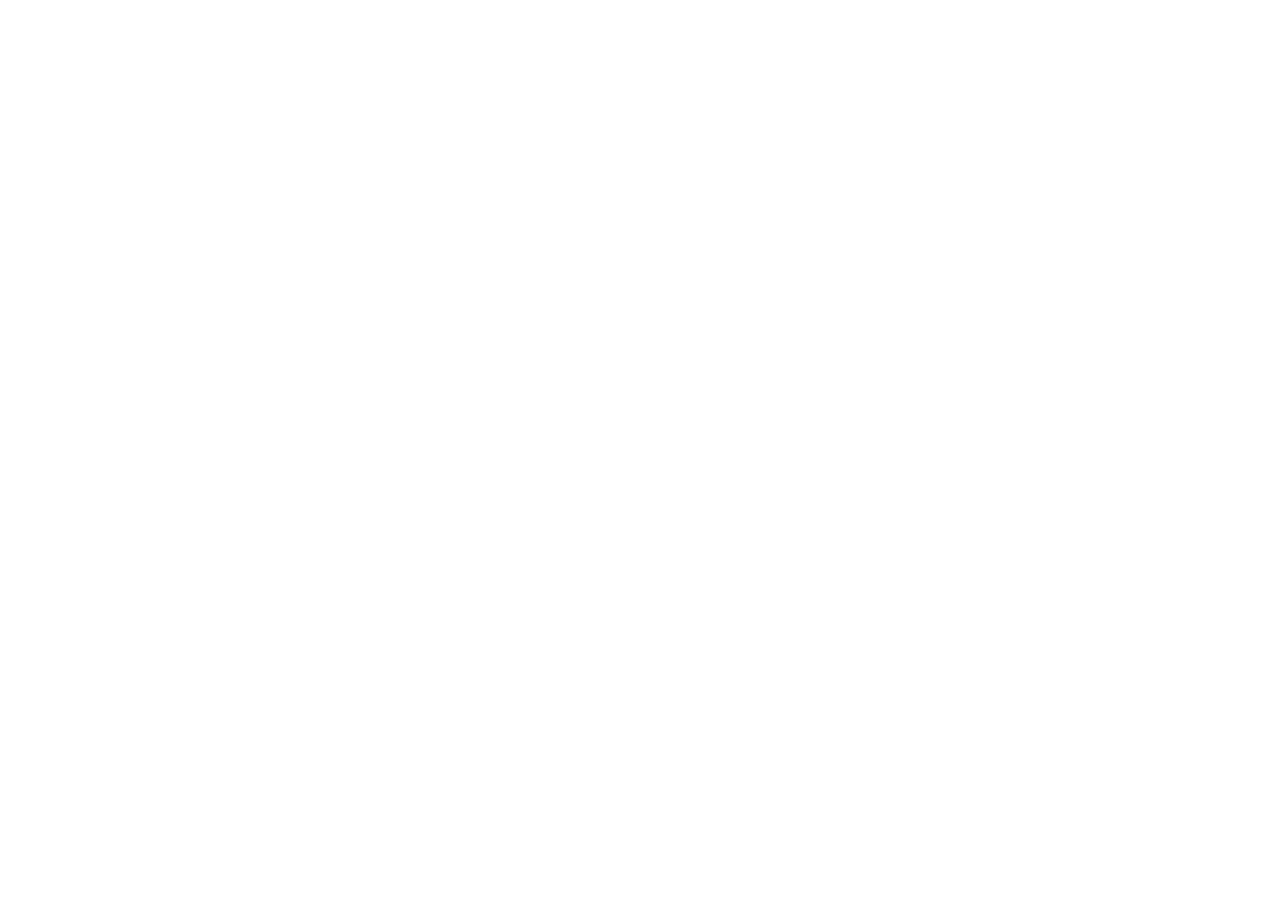
==== index.html @ 1080fadf "feat: initialize Crime City ZX81 web dashboard Set up the React/Vite development environment with Ta" ====
<!doctype html>
<html lang="en" class="dark">
  <head>
    <meta charset="UTF-8" />
    <meta name="viewport" content="width=device-width, initial-scale=1.0" />
    <title>Crime City ZX81 — Sinclair 16K Browser Emulator & GitHub Pages Kit</title>
    <meta name="description" content="A Sinclair ZX81 (16K) demake homage to GTA6 running in a browser emulator with a GitHub Pages deployment and shared high-score bundle generator." />
    <meta property="og:title" content="Crime City ZX81 — Sinclair 16K Browser Emulator & GitHub Pages Kit" />
    <meta property="og:description" content="A Sinclair ZX81 (16K) demake homage to GTA6 running in a browser emulator with a GitHub Pages deployment and shared high-score bundle generator." />
    <meta property="og:type" content="website" />
    <meta name="twitter:card" content="summary_large_image" />
    <link rel="preconnect" href="https://fonts.googleapis.com">
    <link rel="preconnect" href="https://fonts.gstatic.com" crossorigin>
    <link href="https://fonts.googleapis.com/css2?family=IBM+Plex+Mono:wght@400;600;700&family=Outfit:wght@600;700&family=Plus+Jakarta+Sans:wght@400;500;600;700&display=swap" rel="stylesheet">
  </head>
  <body class="bg-zinc-950 text-zinc-100 antialiased selection:bg-red-600 selection:text-white">
    <div id="root"></div>
    <script type="module" src="/src/main.tsx"></script>
  </body>
</html>
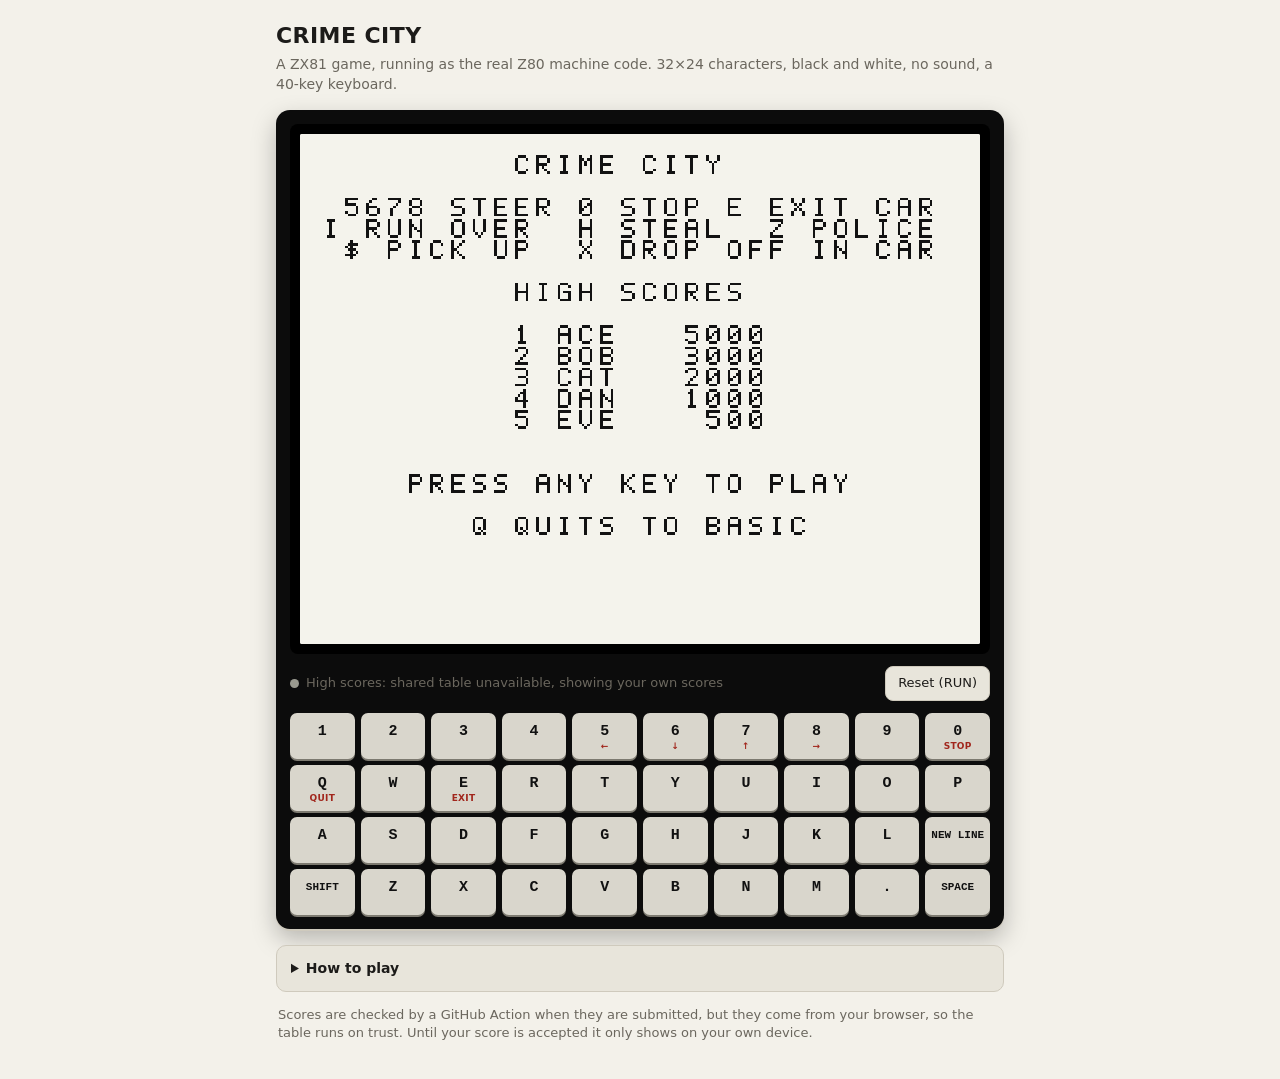
==== commit 0f3987c5: "Add files via upload" ====
--- a/index.html
+++ b/index.html
@@ -1,21 +1,590 @@
-<!doctype html>
-<html lang="en" class="dark">
-  <head>
-    <meta charset="UTF-8" />
-    <meta name="viewport" content="width=device-width, initial-scale=1.0" />
-    <title>Crime City ZX81 — Sinclair 16K Browser Emulator & GitHub Pages Kit</title>
-    <meta name="description" content="A Sinclair ZX81 (16K) demake homage to GTA6 running in a browser emulator with a GitHub Pages deployment and shared high-score bundle generator." />
-    <meta property="og:title" content="Crime City ZX81 — Sinclair 16K Browser Emulator & GitHub Pages Kit" />
-    <meta property="og:description" content="A Sinclair ZX81 (16K) demake homage to GTA6 running in a browser emulator with a GitHub Pages deployment and shared high-score bundle generator." />
-    <meta property="og:type" content="website" />
-    <meta name="twitter:card" content="summary_large_image" />
-    <link rel="preconnect" href="https://fonts.googleapis.com">
-    <link rel="preconnect" href="https://fonts.gstatic.com" crossorigin>
-    <link href="https://fonts.googleapis.com/css2?family=IBM+Plex+Mono:wght@400;600;700&family=Outfit:wght@600;700&family=Plus+Jakarta+Sans:wght@400;500;600;700&display=swap" rel="stylesheet">
-  </head>
-  <body class="bg-zinc-950 text-zinc-100 antialiased selection:bg-red-600 selection:text-white">
-    <div id="root"></div>
-    <script type="module" src="/src/main.tsx"></script>
-  </body>
+<!DOCTYPE html>
+<html lang="en">
+<head>
+<meta charset="utf-8">
+<meta name="viewport" content="width=device-width, initial-scale=1, viewport-fit=cover">
+<title>CRIME CITY for the ZX81</title>
+<style>
+:root{
+  --bg:#f3f1ea; --fg:#1c1b19; --muted:#6b675e; --panel:#e8e5db; --line:#cfcabd; --accent:#b3261e;
+  box-sizing:border-box; padding-top:env(safe-area-inset-top,0px); padding-bottom:env(safe-area-inset-bottom,0px);
+}
+@media (prefers-color-scheme: dark){
+  :root:not([data-theme="light"]){ --bg:#151513; --fg:#ece9df; --muted:#a09b8e; --panel:#21201d; --line:#3a382f; --accent:#ff7b6e; }
+}
+:root[data-theme="dark"]{ --bg:#151513; --fg:#ece9df; --muted:#a09b8e; --panel:#21201d; --line:#3a382f; --accent:#ff7b6e; }
+html{ scroll-padding-top:env(safe-area-inset-top,0px); }
+*,*::before,*::after{ box-sizing:inherit; }
+body{ margin:0; background:var(--bg); color:var(--fg); font:16px/1.45 system-ui,-apple-system,"Segoe UI",Roboto,sans-serif; }
+main{ max-width:760px; margin:0 auto; padding:20px 16px 36px; }
+h1{ font-size:22px; margin:0 0 2px; letter-spacing:.02em; }
+.sub{ margin:0 0 16px; color:var(--muted); font-size:14px; }
+.case{ background:#0c0c0c; border-radius:14px; padding:14px; box-shadow:0 2px 0 var(--line), 0 10px 24px rgba(0,0,0,.25); }
+.tv{ background:#000; border-radius:8px; padding:10px; }
+canvas{ display:block; width:100%; height:auto; aspect-ratio:4/3; image-rendering:pixelated; image-rendering:crisp-edges; background:#f4f3ec; border-radius:2px; }
+.bar{ display:flex; flex-wrap:wrap; gap:8px 14px; align-items:center; justify-content:space-between; margin:12px 0 0; font-size:13px; color:var(--muted); }
+.src{ display:inline-flex; align-items:center; gap:7px; }
+.dot{ width:9px; height:9px; border-radius:50%; background:#8a8a80; flex:none; }
+.dot.online{ background:#2e9d4f; } .dot.readonly{ background:#d89a1a; } .dot.offline{ background:#9a9a90; }
+button.reset{ font:inherit; font-size:13px; color:var(--fg); background:var(--panel); border:1px solid var(--line); border-radius:8px; padding:7px 12px; cursor:pointer; }
+button.reset:focus-visible, .key:focus-visible{ outline:2px solid var(--accent); outline-offset:2px; }
+.kb{ margin-top:12px; display:grid; gap:6px; user-select:none; -webkit-user-select:none; touch-action:none; }
+.row{ display:grid; grid-template-columns:repeat(10,1fr); gap:6px; }
+.key{ position:relative; min-height:46px; border:0; border-radius:7px; background:#d9d6cc; color:#111; font:600 15px/1 ui-monospace,Menlo,Consolas,monospace; padding:6px 2px 4px; cursor:pointer; box-shadow:0 2px 0 #7d7a70; touch-action:none; }
+.key.dn{ transform:translateY(2px); box-shadow:none; background:#bdb9ad; }
+.key small{ display:block; margin-top:3px; font:600 9px/1 system-ui,sans-serif; color:#a1261c; letter-spacing:.03em; min-height:9px; }
+.key.wide{ font-size:11px; }
+.help{ margin-top:16px; background:var(--panel); border:1px solid var(--line); border-radius:10px; padding:2px 14px; font-size:14px; }
+.help summary{ cursor:pointer; padding:10px 0; font-weight:600; }
+.help p{ margin:0 0 10px; }
+.submit{ margin-top:12px; background:var(--panel); border:1px solid var(--line); border-radius:10px; padding:12px 14px; font-size:14px; display:flex; flex-wrap:wrap; gap:8px 12px; align-items:center; }
+.submit[hidden]{ display:none; }
+.submit a{ color:#fff; background:var(--accent); text-decoration:none; font-weight:600; padding:8px 12px; border-radius:8px; }
+.submit a[aria-disabled="true"]{ opacity:.5; pointer-events:none; }
+.submit button{ font:inherit; font-size:13px; color:var(--muted); background:none; border:0; text-decoration:underline; cursor:pointer; padding:6px; }
+.note{ margin:14px 2px 0; font-size:13px; color:var(--muted); }
+</style>
+<script src="/_aistudio-iframe.js?v=29045eb3"></script></head>
+<body>
+<main>
+  <h1>CRIME CITY</h1>
+  <p class="sub">A ZX81 game, running as the real Z80 machine code. 32×24 characters, black and white, no sound, a 40-key keyboard.</p>
+  <div class="case">
+    <div class="tv"><canvas id="scr" width="256" height="192" role="img" aria-label="ZX81 screen"></canvas></div>
+    <div class="bar">
+      <span class="src"><i id="dot" class="dot"></i><span id="srcText">High scores: connecting…</span></span>
+      <button class="reset" id="reset" type="button">Reset (RUN)</button>
+    </div>
+    <div class="kb" id="kb" aria-label="ZX81 keyboard"></div>
+  </div>
+  <div class="submit" id="submitBox" hidden>
+    <span id="submitText"></span>
+    <a id="submitLink" href="#" target="_blank" rel="noopener">Submit score on GitHub</a>
+    <button type="button" id="submitDiscard">Discard</button>
+  </div>
+  <details class="help">
+    <summary>How to play</summary>
+    <p>Steer with <b>5 6 7 8</b> (left, down, up, right) or the arrow keys. <b>0</b> stops, <b>E</b> leaves your car. Walk into a traffic car (<b>H</b>) to steal it. Run over pedestrians (<b>I</b>) for cash, but the police (inverse <b>Z</b>) will chase you. On foot, they bust you. In a car, they dent it.</p>
+    <p>Drive to the <b>$</b> to pick up a fare, then to the <b>X</b> before the timer runs out. Three lives. At the title screen press <b>Q</b> to drop back to BASIC.</p>
+    <p>When you beat the fifth score you type three initials with the keyboard. The game then offers a button that opens a ready-filled GitHub issue; press its green submit button (you need a free GitHub account). A minute or two later your score appears on the table everyone sees.</p>
+  </details>
+  <p class="note">Scores are checked by a GitHub Action when they are submitted, but they come from your browser, so the table runs on trust. Until your score is accepted it only shows on your own device.</p>
+</main>
+<script>
+/* Minimal Z80 core: enough for the CRIME CITY ZX81 code (no IX/IY, no interrupts) */
+(function (root) {
+  'use strict';
+  var S = 0x80, Z = 0x40, Y = 0x20, H = 0x10, X = 0x08, PV = 0x04, N = 0x02, C = 0x01;
+  var PAR = new Uint8Array(256);
+  for (var i = 0; i < 256; i++) { var p = 1, v = i; while (v) { p ^= v & 1; v >>= 1; } PAR[i] = p ? PV : 0; }
+
+  function Z80(rd, wr, inp, out) {
+    this.rd = rd; this.wr = wr; this.inp = inp; this.out = out;
+    this.R = new Uint8Array(8); // B C D E H L - A
+    this.f = 0; this.sp = 0; this.pc = 0; this.t = 0;
+  }
+  var P = Z80.prototype;
+  P.HL = function () { return (this.R[4] << 8) | this.R[5]; };
+  P.setHL = function (v) { this.R[4] = (v >> 8) & 255; this.R[5] = v & 255; };
+  P.rp = function (n) {
+    var R = this.R;
+    switch (n) { case 0: return (R[0] << 8) | R[1]; case 1: return (R[2] << 8) | R[3];
+      case 2: return (R[4] << 8) | R[5]; default: return this.sp; }
+  };
+  P.setrp = function (n, v) {
+    var R = this.R; v &= 0xFFFF;
+    switch (n) { case 0: R[0] = v >> 8; R[1] = v & 255; break; case 1: R[2] = v >> 8; R[3] = v & 255; break;
+      case 2: R[4] = v >> 8; R[5] = v & 255; break; default: this.sp = v; }
+  };
+  P.fetch = function () { var v = this.rd(this.pc); this.pc = (this.pc + 1) & 0xFFFF; return v; };
+  P.fetch16 = function () { var l = this.fetch(); return l | (this.fetch() << 8); };
+  P.rd16 = function (a) { return this.rd(a) | (this.rd((a + 1) & 0xFFFF) << 8); };
+  P.wr16 = function (a, v) { this.wr(a, v & 255); this.wr((a + 1) & 0xFFFF, (v >> 8) & 255); };
+  P.push = function (v) { this.sp = (this.sp - 1) & 0xFFFF; this.wr(this.sp, v >> 8); this.sp = (this.sp - 1) & 0xFFFF; this.wr(this.sp, v & 255); };
+  P.pop = function () { var l = this.rd(this.sp); this.sp = (this.sp + 1) & 0xFFFF; var h = this.rd(this.sp); this.sp = (this.sp + 1) & 0xFFFF; return l | (h << 8); };
+  P.get = function (r) { return r === 6 ? this.rd(this.HL()) : this.R[r]; };
+  P.set = function (r, v) { if (r === 6) this.wr(this.HL(), v); else this.R[r] = v; };
+  P.cond = function (c) {
+    var f = this.f;
+    switch (c) { case 0: return !(f & Z); case 1: return !!(f & Z); case 2: return !(f & C); case 3: return !!(f & C);
+      case 4: return !(f & PV); case 5: return !!(f & PV); case 6: return !(f & S); default: return !!(f & S); }
+  };
+  // ---- ALU
+  P.add8 = function (a, b, c) { var r = a + b + c, o = r & 255;
+    this.f = (o & (S | Y | X)) | (o ? 0 : Z) | ((a ^ b ^ r) & H) | (((a ^ r) & (b ^ r) & 0x80) ? PV : 0) | ((r >> 8) & 1); return o; };
+  P.sub8 = function (a, b, c) { var r = a - b - c, o = r & 255;
+    this.f = (o & (S | Y | X)) | (o ? 0 : Z) | ((a ^ b ^ r) & H) | (((a ^ b) & (a ^ r) & 0x80) ? PV : 0) | N | ((r >> 8) & 1); return o; };
+  P.alu = function (op, b) {
+    var a = this.R[7], r;
+    switch (op) {
+      case 0: this.R[7] = this.add8(a, b, 0); break;
+      case 1: this.R[7] = this.add8(a, b, this.f & C); break;
+      case 2: this.R[7] = this.sub8(a, b, 0); break;
+      case 3: this.R[7] = this.sub8(a, b, this.f & C); break;
+      case 4: r = a & b; this.R[7] = r; this.f = (r & (S | Y | X)) | (r ? 0 : Z) | H | PAR[r]; break;
+      case 5: r = a ^ b; this.R[7] = r; this.f = (r & (S | Y | X)) | (r ? 0 : Z) | PAR[r]; break;
+      case 6: r = a | b; this.R[7] = r; this.f = (r & (S | Y | X)) | (r ? 0 : Z) | PAR[r]; break;
+      default: this.sub8(a, b, 0); this.f = (this.f & ~(Y | X)) | (b & (Y | X)); break;
+    }
+  };
+  P.inc8 = function (v) { var r = (v + 1) & 255;
+    this.f = (this.f & C) | (r & (S | Y | X)) | (r ? 0 : Z) | (((v & 15) === 15) ? H : 0) | (v === 0x7F ? PV : 0); return r; };
+  P.dec8 = function (v) { var r = (v - 1) & 255;
+    this.f = (this.f & C) | (r & (S | Y | X)) | (r ? 0 : Z) | (((v & 15) === 0) ? H : 0) | (v === 0x80 ? PV : 0) | N; return r; };
+  P.add16 = function (a, b) { var r = a + b;
+    this.f = (this.f & (S | Z | PV)) | ((r >> 8) & (Y | X)) | (((a ^ b ^ r) >> 8) & H) | ((r >> 16) & 1); return r & 0xFFFF; };
+  P.adc16 = function (a, b) { var c = this.f & C, r = a + b + c, o = r & 0xFFFF;
+    this.f = ((o >> 8) & (S | Y | X)) | (o ? 0 : Z) | (((a ^ b ^ r) >> 8) & H) | ((((a ^ r) & (b ^ r) & 0x8000)) ? PV : 0) | ((r >> 16) & 1); return o; };
+  P.sbc16 = function (a, b) { var c = this.f & C, r = a - b - c, o = r & 0xFFFF;
+    this.f = ((o >> 8) & (S | Y | X)) | (o ? 0 : Z) | (((a ^ b ^ r) >> 8) & H) | ((((a ^ b) & (a ^ r) & 0x8000)) ? PV : 0) | N | ((r >> 16) & 1); return o; };
+  P.rot = function (k, v) {
+    var c, r;
+    switch (k) {
+      case 0: c = v >> 7; r = ((v << 1) | c) & 255; break;           // RLC
+      case 1: c = v & 1; r = (v >> 1) | (c << 7); break;             // RRC
+      case 2: c = v >> 7; r = ((v << 1) | (this.f & C)) & 255; break; // RL
+      case 3: c = v & 1; r = (v >> 1) | ((this.f & C) << 7); break;   // RR
+      case 4: c = v >> 7; r = (v << 1) & 255; break;                 // SLA
+      case 5: c = v & 1; r = (v >> 1) | (v & 0x80); break;           // SRA
+      case 6: c = v >> 7; r = ((v << 1) | 1) & 255; break;           // SLL
+      default: c = v & 1; r = v >> 1; break;                         // SRL
+    }
+    this.f = (r & (S | Y | X)) | (r ? 0 : Z) | PAR[r] | c; return r;
+  };
+  var CYC = (function () {
+    var t = new Uint8Array(256).fill(4), i;
+    for (i = 0; i < 256; i++) {
+      if ((i & 0xC7) === 0x06) t[i] = 7;              // LD r,n
+      if ((i & 0xC0) === 0x40) t[i] = 4;
+      if ((i & 0xC7) === 0x46 || (i & 0xF8) === 0x70) t[i] = 7;
+      if ((i & 0xC7) === 0xC6) t[i] = 7;              // ALU n
+      if ((i & 0xC0) === 0x80 && (i & 7) === 6) t[i] = 7;
+      if ((i & 0xCF) === 0x01) t[i] = 10; if ((i & 0xCF) === 0x03) t[i] = 6; if ((i & 0xCF) === 0x0B) t[i] = 6;
+      if ((i & 0xCF) === 0x09) t[i] = 11; if ((i & 0xCF) === 0xC1) t[i] = 10; if ((i & 0xCF) === 0xC5) t[i] = 11;
+      if ((i & 0xC7) === 0xC7) t[i] = 11;
+      if ((i & 0xC7) === 0xC2) t[i] = 10; if ((i & 0xC7) === 0xC4) t[i] = 10; if ((i & 0xC7) === 0xC0) t[i] = 5;
+      if ((i & 0xC7) === 0x34 || (i & 0xC7) === 0x35) t[i] = 4;
+    }
+    t[0x34] = t[0x35] = 11; t[0x36] = 10; t[0x0A] = t[0x1A] = t[0x02] = t[0x12] = 7; t[0x32] = t[0x3A] = 13; t[0x22] = t[0x2A] = 16;
+    t[0xC3] = 10; t[0xC9] = 10; t[0xCD] = 17; t[0x18] = 12; t[0x10] = 8; t[0xE9] = 4; t[0xD3] = t[0xDB] = 11;
+    t[0xE3] = 19; t[0xEB] = 4; t[0xF9] = 6; t[0x20] = t[0x28] = t[0x30] = t[0x38] = 7;
+    return t;
+  })();
+  P.step = function () {
+    var op = this.fetch(), R = this.R, t = CYC[op], v, r, a, n, d;
+    switch (op >> 6) {
+      case 1: // LD r,r' / HALT
+        if (op === 0x76) throw new Error('HALT at ' + (this.pc - 1).toString(16));
+        this.set((op >> 3) & 7, this.get(op & 7)); this.t += t; return t;
+      case 2: this.alu((op >> 3) & 7, this.get(op & 7)); this.t += t; return t;
+    }
+    switch (op) {
+      case 0x00: break;
+      case 0x01: case 0x11: case 0x21: case 0x31: this.setrp((op >> 4) & 3, this.fetch16()); break;
+      case 0x02: this.wr((R[0] << 8) | R[1], R[7]); break;
+      case 0x12: this.wr((R[2] << 8) | R[3], R[7]); break;
+      case 0x0A: R[7] = this.rd((R[0] << 8) | R[1]); break;
+      case 0x1A: R[7] = this.rd((R[2] << 8) | R[3]); break;
+      case 0x03: case 0x13: case 0x23: case 0x33: n = (op >> 4) & 3; this.setrp(n, this.rp(n) + 1); break;
+      case 0x0B: case 0x1B: case 0x2B: case 0x3B: n = (op >> 4) & 3; this.setrp(n, this.rp(n) - 1); break;
+      case 0x04: case 0x0C: case 0x14: case 0x1C: case 0x24: case 0x2C: case 0x34: case 0x3C:
+        n = (op >> 3) & 7; this.set(n, this.inc8(this.get(n))); break;
+      case 0x05: case 0x0D: case 0x15: case 0x1D: case 0x25: case 0x2D: case 0x35: case 0x3D:
+        n = (op >> 3) & 7; this.set(n, this.dec8(this.get(n))); break;
+      case 0x06: case 0x0E: case 0x16: case 0x1E: case 0x26: case 0x2E: case 0x36: case 0x3E:
+        this.set((op >> 3) & 7, this.fetch()); break;
+      case 0x07: v = R[7]; this.f = (this.f & (S | Z | PV)) | ((v >> 7)) | (((v << 1) | (v >> 7)) & (Y | X)); R[7] = ((v << 1) | (v >> 7)) & 255; break;
+      case 0x0F: v = R[7]; this.f = (this.f & (S | Z | PV)) | (v & 1); R[7] = (v >> 1) | ((v & 1) << 7); this.f |= R[7] & (Y | X); break;
+      case 0x17: v = R[7]; this.f = (this.f & (S | Z | PV)) | (v >> 7); R[7] = ((v << 1) | (this.f & 0 ? 0 : 0)) & 255; break;
+      case 0x1F: break;
+      case 0x08: break;
+      case 0x09: case 0x19: case 0x29: case 0x39: this.setHL(this.add16(this.HL(), this.rp((op >> 4) & 3))); break;
+      case 0x10: d = this.fetch(); R[0] = (R[0] - 1) & 255; if (R[0]) { this.pc = (this.pc + (d << 24 >> 24)) & 0xFFFF; t = 13; } break;
+      case 0x18: d = this.fetch(); this.pc = (this.pc + (d << 24 >> 24)) & 0xFFFF; break;
+      case 0x20: case 0x28: case 0x30: case 0x38: d = this.fetch(); if (this.cond((op >> 3) & 3)) { this.pc = (this.pc + (d << 24 >> 24)) & 0xFFFF; t = 12; } break;
+      case 0x22: this.wr16(this.fetch16(), this.HL()); break;
+      case 0x2A: this.setHL(this.rd16(this.fetch16())); break;
+      case 0x32: this.wr(this.fetch16(), R[7]); break;
+      case 0x3A: R[7] = this.rd(this.fetch16()); break;
+      case 0x27: throw new Error('DAA unsupported');
+      case 0x2F: R[7] ^= 255; this.f = (this.f & (S | Z | PV | C)) | H | N | (R[7] & (Y | X)); break;
+      case 0x37: this.f = (this.f & (S | Z | PV)) | C | (R[7] & (Y | X)); break;
+      case 0x3F: this.f = (this.f & (S | Z | PV)) | ((this.f & C) ? H : C) | (R[7] & (Y | X)); break;
+      case 0xC0: case 0xC8: case 0xD0: case 0xD8: case 0xE0: case 0xE8: case 0xF0: case 0xF8:
+        if (this.cond((op >> 3) & 7)) { this.pc = this.pop(); t = 11; } break;
+      case 0xC1: case 0xD1: case 0xE1: this.setrp((op >> 4) & 3, this.pop()); break;
+      case 0xF1: v = this.pop(); R[7] = v >> 8; this.f = v & 255; break;
+      case 0xC5: case 0xD5: case 0xE5: this.push(this.rp((op >> 4) & 3)); break;
+      case 0xF5: this.push((R[7] << 8) | this.f); break;
+      case 0xC2: case 0xCA: case 0xD2: case 0xDA: case 0xE2: case 0xEA: case 0xF2: case 0xFA:
+        a = this.fetch16(); if (this.cond((op >> 3) & 7)) this.pc = a; break;
+      case 0xC3: this.pc = this.fetch16(); break;
+      case 0xC4: case 0xCC: case 0xD4: case 0xDC: case 0xE4: case 0xEC: case 0xF4: case 0xFC:
+        a = this.fetch16(); if (this.cond((op >> 3) & 7)) { this.push(this.pc); this.pc = a; t = 17; } break;
+      case 0xCD: a = this.fetch16(); this.push(this.pc); this.pc = a; break;
+      case 0xC9: this.pc = this.pop(); break;
+      case 0xC6: case 0xCE: case 0xD6: case 0xDE: case 0xE6: case 0xEE: case 0xF6: case 0xFE:
+        this.alu((op >> 3) & 7, this.fetch()); break;
+      case 0xC7: case 0xCF: case 0xD7: case 0xDF: case 0xE7: case 0xEF: case 0xF7: case 0xFF:
+        this.push(this.pc); this.pc = op & 0x38; break;
+      case 0xD3: n = this.fetch(); this.out((R[7] << 8) | n, R[7]); break;
+      case 0xDB: n = this.fetch(); R[7] = this.inp((R[7] << 8) | n); break;
+      case 0xE3: v = this.rd16(this.sp); this.wr16(this.sp, this.HL()); this.setHL(v); break;
+      case 0xE9: this.pc = this.HL(); break;
+      case 0xEB: v = (R[2] << 8) | R[3]; R[2] = R[4]; R[3] = R[5]; this.setHL(v); break;
+      case 0xF3: case 0xFB: break;
+      case 0xF9: this.sp = this.HL(); break;
+      case 0xCB: t = this.cb(); break;
+      case 0xED: t = this.ed(); break;
+      default: throw new Error('Unsupported opcode ' + op.toString(16) + ' at ' + ((this.pc - 1) & 0xFFFF).toString(16));
+    }
+    this.t += t; return t;
+  };
+  // fix RLA/RRA/RLCA/RRCA properly (separate helpers keep step() readable)
+  var step0 = P.step;
+  P.step = function () {
+    var op = this.rd(this.pc), R = this.R, c, v;
+    if (op === 0x17) { this.pc = (this.pc + 1) & 0xFFFF; v = R[7]; c = this.f & C;
+      R[7] = ((v << 1) | c) & 255; this.f = (this.f & (S | Z | PV)) | (v >> 7) | (R[7] & (Y | X)); this.t += 4; return 4; }
+    if (op === 0x1F) { this.pc = (this.pc + 1) & 0xFFFF; v = R[7]; c = this.f & C;
+      R[7] = (v >> 1) | (c << 7); this.f = (this.f & (S | Z | PV)) | (v & 1) | (R[7] & (Y | X)); this.t += 4; return 4; }
+    return step0.call(this);
+  };
+  P.cb = function () {
+    var op = this.fetch(), r = op & 7, k = (op >> 3) & 7, v = this.get(r), t = r === 6 ? 15 : 8, res;
+    switch (op >> 6) {
+      case 0: this.set(r, this.rot(k, v)); break;
+      case 1: res = v & (1 << k); this.f = (this.f & C) | H | (res ? 0 : (Z | PV)) | (res & S) | (v & (Y | X)); if (k !== 7) this.f &= ~S; t = r === 6 ? 12 : 8; break;
+      case 2: this.set(r, v & ~(1 << k)); break;
+      default: this.set(r, v | (1 << k)); break;
+    }
+    return t;
+  };
+  P.ed = function () {
+    var op = this.fetch(), R = this.R, t = 8, v, n, a, hl, de, bc, i;
+    switch (op) {
+      case 0x40: case 0x48: case 0x50: case 0x58: case 0x60: case 0x68: case 0x78:
+        v = this.inp((R[0] << 8) | R[1]); R[(op >> 3) & 7] = v;
+        this.f = (this.f & C) | (v & (S | Y | X)) | (v ? 0 : Z) | PAR[v]; t = 12; break;
+      case 0x41: case 0x49: case 0x51: case 0x59: case 0x61: case 0x69: case 0x79:
+        this.out((R[0] << 8) | R[1], R[(op >> 3) & 7]); t = 12; break;
+      case 0x42: case 0x52: case 0x62: case 0x72: this.setHL(this.sbc16(this.HL(), this.rp((op >> 4) & 3))); t = 15; break;
+      case 0x4A: case 0x5A: case 0x6A: case 0x7A: this.setHL(this.adc16(this.HL(), this.rp((op >> 4) & 3))); t = 15; break;
+      case 0x43: case 0x53: case 0x63: case 0x73: this.wr16(this.fetch16(), this.rp((op >> 4) & 3)); t = 20; break;
+      case 0x4B: case 0x5B: case 0x6B: case 0x7B: this.setrp((op >> 4) & 3, this.rd16(this.fetch16())); t = 20; break;
+      case 0x44: v = R[7]; R[7] = this.sub8(0, v, 0); t = 8; break;
+      case 0xA0: case 0xA8: case 0xB0: case 0xB8: // LDI LDD LDIR LDDR (one whole instruction)
+        do {
+          hl = this.HL(); de = (R[2] << 8) | R[3]; bc = (R[0] << 8) | R[1];
+          this.wr(de, this.rd(hl));
+          if (op & 8) { hl = (hl - 1) & 0xFFFF; de = (de - 1) & 0xFFFF; } else { hl = (hl + 1) & 0xFFFF; de = (de + 1) & 0xFFFF; }
+          bc = (bc - 1) & 0xFFFF; this.setHL(hl); R[2] = de >> 8; R[3] = de & 255; R[0] = bc >> 8; R[1] = bc & 255;
+          t += (op & 0x10) && bc ? 21 : 16;
+        } while ((op & 0x10) && bc);
+        this.f = (this.f & (S | Z | C)) | (bc ? PV : 0); t -= 8; break;
+      default: throw new Error('Unsupported ED opcode ' + op.toString(16));
+    }
+    return t;
+  };
+  root.Z80 = Z80;
+  if (typeof module !== 'undefined') module.exports = Z80;
+})(typeof window !== 'undefined' ? window : globalThis);
+
+</script>
+<script>
+(function () {
+'use strict';
+var SYM = {"HS": 19026, "title": 18326, "go2": 18665, "SCORE": 19073};
+var PB64 = "AAEAv0rASthNAADZTd1NAADeTd5NAF1AAAIAAL/9/zd9QAAAAAAAjQwAABj2AAC8IRhAAAAAAAAAAAAAAAAAAAAAAAAAAAAAAAAAAAAAAAAAAAB2AAAAAAAAAAAAAIQgAAAAAAAAAAAAAAAAAAAAAAAAAAAAAS8K6s0rD82WR/4ByM1TQs2pQs2mSBjvKmtKfB99H6xnfR98H61vrGcia0rJe/4gMBd6/hUwEnvmB9YC/gTQetYGMPzGBP4DyTfJJgBqRE0pKSkpKQlLBgAJ7UsMQAkjyc3JQHfJViNeI+XNyUDr4X4j/v/IEhMY9yoMQCMOFgYgNgAjEPsjDSD1ySFtSjo0QL4o+nfJzQlBEPvJAf7+FgDteC/mHyALywAUev4IIPE+/8keAMs/OAMcGPl6h4eCg18WACH5SBl+yc0aQf7/IPnNlkDNGkH+/yj2yc2WQH3mA0985gNfFgAhIUkZRlkWACEhSRlOyc2WQHzmA4dfFgAhJUkZRiNOyc2WQHzmH1995h/+FTDyV82rQDjsyTKHSsVWI14reeXN30DhwTqHSoVvMAEkEOrJ1RGISgEQJ83vQQHoA83vQQFkAM3vQQEKAM3vQX3GHBIhiEoGBH7+HCAFNgAjEPbRIYhKAQUA7bDJPhy37UI4AzwY+AkSE8k6bkqSMALtREc6b0qTMALtRID+AskGAA4At8gGAct/KAQG/+1ET8kqgUoZMAMh//8igUrJFgAeAM2rQDAMeoPmAQcHB/aAzd9AHHv+ICDpFHr+FSDhyc33QCFuShFvSgFAADYA7bA+AzJ0Sj4BMm5KMm9KMnFKPv8ygErNMULN8UYhlUoGBMXlzYdB4XIjcyPBEPMhnUoGA8XlzYdB4XIjcyM2ACM2ASPBEO3JzQlBzRpB/v8oAzKASiF4SjR+/gU46jYAzctCOnRKtyDfyTqASiGASjb/zflCzUJGIXdKNM02Q81dQ82HQ832Q81yRM2oRc2URc2LRs0KR8khcEr+ISgY/iQoGv4jKBz+Iige/hwoIP4qwK8yckrJNgAjNv/JNgAjNgHJNv8jNgDJNgEjNgDJNgAjNgDJOnJKtyAGOndK5gHAOm5KIXBKhlc6b0ojhl/Nq0DYejJuSnsyb0rJOndK5gPAIZVKPgT15c1aQeHlfoBXI36BX82rQOE4BHIjcysjI/E9IOLJOndK5gHIIZ1KPgP15c2WQH3mByAKzXVB4eUjI3AjceHlfiNeI0YjToBXe4FfzatAOBM6bkq6IAY6b0q7KBHh5XIjcxgKzXVB4eUjI3AjceERBAAZ8T0gs8l4sTfIfoBXI34rgV/Nq0DYciNzK7fJOnVKt8g6d0rmA/[base64]/[base64]/LP8YPMn5KPgIyeUqvMn9KySF/SjR+/[base64]/[base64]/Pz0oOyY4KSssNjwqNzkdHh8gIRwlJCMiNTQuOj52MTAvLQAbMjMn/wABAAABAP8BAP8AKzQ0OQAoJjcAAAEKKDcuMioAKC45Pv8DAiEiIyQAODkqKjcAHAA4OTQ1ACoAKj0uOQAoJjf/BAEuADc6MwA0Oyo3AAAtADg5KiYxAAA/ADU0MS4oKv8FAg0ANS4oMAA6NQAAPQApNzQ1ADQrKwAuMwAoJjf/EAU1Nyo4OAAmMz4AMCo+ADk0ADUxJj7/Egg2ADY6Ljk4ADk0ACcmOC4o/xEENTcqODgAJjM+ADAqPgA5NAAoNDM5LjM6Kv8HCi0uLC0AOCg0Nyo4/wYLLCYyKgA0Oyo3/wkKOCg0Nyr/BgkzKjwALS4sLQA4KDQ3Kv8JBiozOSo3AD40OjcALjMuOS4mMTj/DA4WFhb/CgwnOjg5Kin/FQAN/xUHMf8VCjz/[base64]";
+
+/* ---------------------------------------------------------------- font (5x7 glyphs in 8x8 cells) */
+var CHARS = '"\u00a3$:?()><=+-*/;,.0123456789ABCDEFGHIJKLMNOPQRSTUVWXYZ';   // ZX81 codes 11..63
+var F5 = {
+ 'A':'01110,10001,10001,11111,10001,10001,10001','B':'11110,10001,10001,11110,10001,10001,11110','C':'01110,10001,10000,10000,10000,10001,01110',
+ 'D':'11110,10001,10001,10001,10001,10001,11110','E':'11111,10000,10000,11110,10000,10000,11111','F':'11111,10000,10000,11110,10000,10000,10000',
+ 'G':'01110,10001,10000,10111,10001,10001,01111','H':'10001,10001,10001,11111,10001,10001,10001','I':'01110,00100,00100,00100,00100,00100,01110',
+ 'J':'00111,00010,00010,00010,00010,10010,01100','K':'10001,10010,10100,11000,10100,10010,10001','L':'10000,10000,10000,10000,10000,10000,11111',
+ 'M':'10001,11011,10101,10101,10001,10001,10001','N':'10001,10001,11001,10101,10011,10001,10001','O':'01110,10001,10001,10001,10001,10001,01110',
+ 'P':'11110,10001,10001,11110,10000,10000,10000','Q':'01110,10001,10001,10001,10101,10010,01101','R':'11110,10001,10001,11110,10100,10010,10001',
+ 'S':'01111,10000,10000,01110,00001,00001,11110','T':'11111,00100,00100,00100,00100,00100,00100','U':'10001,10001,10001,10001,10001,10001,01110',
+ 'V':'10001,10001,10001,10001,10001,01010,00100','W':'10001,10001,10001,10101,10101,11011,10001','X':'10001,10001,01010,00100,01010,10001,10001',
+ 'Y':'10001,10001,01010,00100,00100,00100,00100','Z':'11111,00001,00010,00100,01000,10000,11111',
+ '0':'01110,10001,10011,10101,11001,10001,01110','1':'00100,01100,00100,00100,00100,00100,01110','2':'01110,10001,00001,00010,00100,01000,11111',
+ '3':'11110,00001,00001,01110,00001,00001,11110','4':'00010,00110,01010,10010,11111,00010,00010','5':'11111,10000,11110,00001,00001,10001,01110',
+ '6':'00110,01000,10000,11110,10001,10001,01110','7':'11111,00001,00010,00100,01000,01000,01000','8':'01110,10001,10001,01110,10001,10001,01110',
+ '9':'01110,10001,10001,01111,00001,00010,01100',
+ '"':'01010,01010,00000,00000,00000,00000,00000','\u00a3':'00110,01001,01000,11100,01000,01000,11111','$':'00100,01111,10100,01110,00101,11110,00100',
+ ':':'00000,00100,00000,00000,00100,00000,00000','?':'01110,10001,00001,00010,00100,00000,00100','(':'00010,00100,01000,01000,01000,00100,00010',
+ ')':'01000,00100,00010,00010,00010,00100,01000','>':'10000,01000,00100,00010,00100,01000,10000','<':'00001,00010,00100,01000,00100,00010,00001',
+ '=':'00000,00000,11111,00000,11111,00000,00000','+':'00000,00100,00100,11111,00100,00100,00000','-':'00000,00000,00000,11111,00000,00000,00000',
+ '*':'00000,10101,01110,11111,01110,10101,00000','/':'00001,00010,00010,00100,01000,01000,10000',';':'00000,00100,00000,00000,00100,00100,01000',
+ ',':'00000,00000,00000,00000,00110,00100,01000','.':'00000,00000,00000,00000,00000,01100,01100'
+};
+var glyphCache = {};
+function glyph(code) {
+  if (glyphCache[code]) return glyphCache[code];
+  var b = new Uint8Array(64), c = code & 127, inv = code & 128, x, y, i;
+  if (c >= 1 && c <= 10) {
+    for (y = 0; y < 8; y++) for (x = 0; x < 8; x++) {
+      var tl = x < 4 && y < 4, tr = x >= 4 && y < 4, bl = x < 4 && y >= 4, br = x >= 4 && y >= 4, on = 0, chq = ((x + y) & 1) === 0;
+      switch (c) { case 1: on = tl; break; case 2: on = tr; break; case 3: on = tl || tr; break; case 4: on = bl; break;
+        case 5: on = tl || bl; break; case 6: on = tr || bl; break; case 7: on = tr || bl || br; break;
+        case 8: on = chq; break; case 9: on = chq && y < 4; break; default: on = chq && y >= 4; }
+      b[y * 8 + x] = on ? 1 : 0;
+    }
+  } else if (c >= 11 && c <= 63) {
+    var rows = F5[CHARS.charAt(c - 11)];
+    if (rows) rows.split(',').forEach(function (r, ry) { for (var rx = 0; rx < 5; rx++) if (r.charAt(rx) === '1') b[ry * 8 + rx + 1] = 1; });
+  }
+  if (inv) for (i = 0; i < 64; i++) b[i] ^= 1;
+  return (glyphCache[code] = b);
+}
+
+/* ---------------------------------------------------------------- machine */
+var mem = new Uint8Array(65536);
+var pressedPhys = {}, pressedVirt = {};
+var ROWS = [['SHIFT','Z','X','C','V'],['A','S','D','F','G'],['Q','W','E','R','T'],['1','2','3','4','5'],['0','9','8','7','6'],['P','O','I','U','Y'],['ENTER','L','K','J','H'],['SPACE','.','M','N','B']];
+function inp(port) {
+  if ((port & 255) !== 0xFE) return 0xFF;
+  var hi = (port >> 8) & 255, v = 0xFF, bit, i, keys;
+  for (bit = 0; bit < 8; bit++) if (((hi >> bit) & 1) === 0) {
+    keys = ROWS[bit];
+    for (i = 0; i < 5; i++) if (pressedPhys[keys[i]] || pressedVirt[keys[i]]) v &= ~(1 << i);
+  }
+  return v;
+}
+var cpu = new Z80(function (a) { return mem[a]; }, function (a, v) { if (a >= 0x4000 && a < 0x8000) mem[a] = v; }, inp, function () {});
+var PBYTES = Uint8Array.from(atob(PB64), function (c) { return c.charCodeAt(0); });
+function loadMachine() {
+  mem.fill(0); mem.set(PBYTES, 0x4009); mem[0x0F2B] = 0xC9;          // ROM stub: SLOW just returns
+  mem[0x7FEE] = 0; mem[0x7FEF] = 0x70;                               // return address = "BASIC"
+  cpu.R.fill(0); cpu.f = 0; cpu.sp = 0x7FEE; cpu.pc = 0x4082; cpu.t = 0;
+}
+
+/* ---------------------------------------------------------------- high score table (stored in the GitHub repo) */
+var REPO_OVERRIDE = '';          // 'owner/repo' if this page is not served from owner.github.io/repo/
+var DEFAULTS = null, lastTable = null, connState = 'init';
+var PENDING_KEY = 'crimecity.pending.v2';
+function readTable() {
+  var out = [], i, b, n;
+  for (i = 0; i < 5; i++) {
+    b = SYM.HS + 5 * i; n = '';
+    for (var k = 0; k < 3; k++) n += String.fromCharCode(65 + mem[b + k] - 38);
+    out.push({ n: n, s: mem[b + 3] | (mem[b + 4] << 8) });
+  }
+  return out;
+}
+function writeTable(t) {
+  for (var i = 0; i < 5; i++) {
+    var b = SYM.HS + 5 * i, e = t[i];
+    for (var k = 0; k < 3; k++) mem[b + k] = 38 + e.n.charCodeAt(k) - 65;
+    mem[b + 3] = e.s & 255; mem[b + 4] = (e.s >> 8) & 255;
+  }
+}
+function validEntry(e) {
+  return e && typeof e.n === 'string' && /^[A-Z]{3}$/.test(e.n) && typeof e.s === 'number' && isFinite(e.s) && e.s >= 0 && e.s <= 65535 && Math.floor(e.s) === e.s;
+}
+function loadPending() {
+  try {
+    var p = JSON.parse(localStorage.getItem(PENDING_KEY) || '[]'), now = Date.now();
+    return Array.isArray(p) ? p.filter(function (e) { return validEntry(e) && (!e.t || now - e.t < 7 * 864e5); }) : [];
+  } catch (e) { return []; }
+}
+function savePending(p) { try { localStorage.setItem(PENDING_KEY, JSON.stringify(p.slice(0, 20))); } catch (e) {} }
+function withTimeout(p, ms) {
+  return new Promise(function (res, rej) { var t = setTimeout(function () { rej(new Error('timeout')); }, ms); p.then(function (v) { clearTimeout(t); res(v); }, function (e) { clearTimeout(t); rej(e); }); });
+}
+function repoInfo() {
+  if (REPO_OVERRIDE && REPO_OVERRIDE.indexOf('/') > 0) { var p = REPO_OVERRIDE.split('/'); return { owner: p[0], repo: p[1] }; }
+  var h = location.hostname, parts = location.pathname.split('/').filter(Boolean);
+  if (/\.github\.io$/.test(h)) { var owner = h.replace(/\.github\.io$/, ''); return { owner: owner, repo: parts[0] || (owner + '.github.io') }; }
+  return null;
+}
+function checkCode(n, s) {                 // speed bump against casual edits; the Action recomputes it
+  var str = n + ':' + s + ':crimecity', h = 0x811c9dc5;
+  for (var i = 0; i < str.length; i++) { h ^= str.charCodeAt(i); h = Math.imul(h, 0x01000193) >>> 0; }
+  return ('00000000' + h.toString(16)).slice(-8);
+}
+function sortTable(a) { return a.map(function (e, i) { return { n: e.n, s: e.s, i: i }; }).sort(function (x, y) { return (y.s - x.s) || (x.i - y.i); }); }
+async function fetchJson(url) {
+  var r = await withTimeout(fetch(url, { cache: 'no-store' }), 6000);
+  if (!r.ok) throw new Error('http ' + r.status);
+  return r.json();
+}
+async function fetchCentral() {
+  var bust = '?t=' + Math.floor(Date.now() / 60000), urls = [new URL('data/scores.json', location.href).href + bust], ri = repoInfo(), i, j;
+  if (ri) urls.push('https://raw.githubusercontent.com/' + ri.owner + '/' + ri.repo + '/main/docs/data/scores.json' + bust);
+  for (i = 0; i < urls.length; i++) {
+    try { j = await fetchJson(urls[i]); if (j && Array.isArray(j.entries)) return j.entries.filter(validEntry); } catch (e) { /* try next */ }
+  }
+  throw new Error('no scores file');
+}
+async function fetchTable() {
+  var central = [];
+  try { central = await fetchCentral(); connState = 'online'; } catch (e) { connState = 'offline'; }
+  var pend = loadPending().filter(function (p) { return !central.some(function (c) { return c.n === p.n && c.s === p.s; }); });
+  savePending(pend);
+  var all = central.map(function (e) { return { n: e.n, s: e.s }; }).concat(pend.map(function (p) { return { n: p.n, s: p.s }; })).concat(DEFAULTS);
+  return sortTable(all).slice(0, 5).map(function (e) { return { n: e.n, s: e.s }; });
+}
+function sameEntry(a, b) { return a.n === b.n && a.s === b.s; }
+function newEntry(cur, prev) {
+  var pool = prev.slice(), added = [];
+  cur.forEach(function (e) { var k = pool.findIndex(function (p) { return sameEntry(p, e); }); if (k >= 0) pool.splice(k, 1); else added.push(e); });
+  added.sort(function (a, b) { return b.s - a.s; });
+  return added[0] || null;
+}
+async function syncTitle() {
+  var t = await fetchTable(); writeTable(t); lastTable = t; paintSource(); showSubmit();
+}
+async function syncAfterName() {
+  var cur = readTable(), add = lastTable ? newEntry(cur, lastTable) : null;
+  if (add) { var p = loadPending(); p.push({ n: add.n, s: add.s, t: Date.now() }); savePending(p); }
+  var t = await fetchTable(); writeTable(t); lastTable = t; paintSource(); showSubmit();
+}
+var dotEl = document.getElementById('dot'), srcEl = document.getElementById('srcText');
+function paintSource() {
+  var map = {
+    init: ['', 'High scores: loading\u2026'],
+    online: ['online', 'High scores: shared table, refreshed at the title screen'],
+    offline: ['offline', 'High scores: shared table unavailable, showing your own scores']
+  };
+  var m = map[connState] || map.init; dotEl.className = 'dot ' + m[0]; srcEl.textContent = m[1];
+}
+var boxEl = document.getElementById('submitBox'), boxText = document.getElementById('submitText'), boxLink = document.getElementById('submitLink'), boxDiscard = document.getElementById('submitDiscard');
+function issueUrl(e) {
+  var ri = repoInfo(); if (!ri) return null;
+  return 'https://github.com/' + ri.owner + '/' + ri.repo + '/issues/new?template=score.yml'
+    + '&title=' + encodeURIComponent('[score] ' + e.n + ' ' + e.s) + '&initials=' + e.n + '&score=' + e.s + '&check=' + checkCode(e.n, e.s);
+}
+function showSubmit() {
+  var p = loadPending();
+  if (!p.length) { boxEl.hidden = true; return; }
+  p.sort(function (a, b) { return b.s - a.s; });
+  var e = p[0], url = issueUrl(e);
+  boxText.textContent = 'Your score ' + e.n + ' ' + e.s + ' is only on this device so far.' + (p.length > 1 ? ' (' + (p.length - 1) + ' more waiting.)' : '');
+  if (url) { boxLink.href = url; boxLink.removeAttribute('aria-disabled'); } else { boxLink.href = '#'; boxLink.setAttribute('aria-disabled', 'true'); }
+  boxEl.hidden = false;
+}
+boxDiscard.addEventListener('click', function () {
+  var p = loadPending().sort(function (a, b) { return b.s - a.s; }); p.shift(); savePending(p); showSubmit();
+});
+
+/* ---------------------------------------------------------------- display */
+var canvas = document.getElementById('scr'), ctx = canvas.getContext('2d');
+var img = ctx.createImageData(256, 192), px = new Uint32Array(img.data.buffer);
+var PAPER = 0xFFECF3F4, INK = 0xFF121212;      // ABGR: warm white, soft black
+var prev = new Int16Array(768).fill(-1), dirty = true;
+function drawCell(cx, cy, code) {
+  var g = glyph(code), x, y, base = cy * 8 * 256 + cx * 8;
+  for (y = 0; y < 8; y++) for (x = 0; x < 8; x++) px[base + y * 256 + x] = g[y * 8 + x] ? INK : PAPER;
+}
+function render() {
+  var df = mem[0x400C] | (mem[0x400D] << 8), r, c, code;
+  for (r = 0; r < 24; r++) for (c = 0; c < 32; c++) {
+    code = mem[(df + 1 + 33 * r + c) & 0xFFFF];
+    if (code !== prev[r * 32 + c]) { prev[r * 32 + c] = code; drawCell(c, r, code); dirty = true; }
+  }
+  if (dirty) { ctx.putImageData(img, 0, 0); dirty = false; }
+}
+function tapeStripes() {
+  var y = 0, on = Math.random() < 0.5, h, x;
+  while (y < 192) {
+    h = 1 + Math.floor(Math.random() * (Math.random() < 0.3 ? 28 : 6));
+    for (var k = 0; k < h && y < 192; k++, y++) for (x = 0; x < 256; x++) px[y * 256 + x] = on ? INK : PAPER;
+    on = !on;
+  }
+  ctx.putImageData(img, 0, 0); prev.fill(-1); dirty = true;
+}
+
+/* ---------------------------------------------------------------- run loop */
+var state = 'loading', loadUntil = 0, hookBusy = false, skipPc = -1, exited = false;
+var FRAME_T = 65000;
+function showBasicReport() {
+  var df = mem[0x400C] | (mem[0x400D] << 8), b = df + 1 + 33 * 23;
+  mem[b] = 28; mem[b + 1] = 24; mem[b + 2] = 30;       // "0/2"
+}
+async function doHook(pc) {
+  hookBusy = true;
+  try { await withTimeout(pc === SYM.title ? syncTitle() : syncAfterName(), 12000); } catch (e) { /* resume anyway */ }
+  hookBusy = false; skipPc = pc;
+}
+function runFrame() {
+  if (hookBusy || exited) return;
+  var f = (mem[0x4034] | (mem[0x4035] << 8));
+  f = (f - 1) & 0xFFFF; mem[0x4034] = f & 255; mem[0x4035] = f >> 8;
+  var budget = FRAME_T;
+  while (budget > 0) {
+    var pc = cpu.pc;
+    if (pc === SYM.title || pc === SYM.go2) {
+      if (skipPc === pc) skipPc = -1; else { doHook(pc); return; }
+    }
+    if (pc === 0x7000) { exited = true; showBasicReport(); return; }
+    budget -= cpu.step();
+  }
+}
+function boot() {
+  loadMachine(); exited = false; hookBusy = false; skipPc = -1; lastTable = null;
+  if (!DEFAULTS) DEFAULTS = readTable();
+  state = 'loading'; loadUntil = performance.now() + 2200; prev.fill(-1);
+}
+var last = performance.now(), acc = 0, tapeAcc = 0;
+function frame(now) {
+  var dt = Math.min(now - last, 100); last = now; acc += dt;
+  if (state === 'loading') {
+    tapeAcc += dt; if (tapeAcc > 45) { tapeAcc = 0; tapeStripes(); acc = 0; }
+    if (now >= loadUntil) { state = 'run'; acc = 0; }
+  } else {
+    while (acc >= 20) { acc -= 20; runFrame(); }
+    render();
+  }
+  requestAnimationFrame(frame);
+}
+
+/* ---------------------------------------------------------------- keyboard */
+var CODEMAP = { Space: 'SPACE', Enter: 'ENTER', NumpadEnter: 'ENTER', ShiftLeft: 'SHIFT', ShiftRight: 'SHIFT', Period: '.', NumpadDecimal: '.',
+  ArrowLeft: '5', ArrowDown: '6', ArrowUp: '7', ArrowRight: '8' };
+function keyName(e) {
+  var c = e.code || '';
+  if (CODEMAP[c]) return CODEMAP[c];
+  if (/^Key[A-Z]$/.test(c)) return c.charAt(3);
+  if (/^Digit[0-9]$/.test(c)) return c.charAt(5);
+  if (/^Numpad[0-9]$/.test(c)) return c.charAt(6);
+  return null;
+}
+function skipLoad() { if (state === 'loading') { loadUntil = 0; } }
+window.addEventListener('keydown', function (e) {
+  var k = keyName(e); if (!k || e.ctrlKey || e.metaKey || e.altKey) return;
+  e.preventDefault(); skipLoad(); pressedPhys[k] = true; markKey(k, true);
+});
+window.addEventListener('keyup', function (e) { var k = keyName(e); if (!k) return; e.preventDefault(); delete pressedPhys[k]; markKey(k, false); });
+window.addEventListener('blur', function () { pressedPhys = {}; pressedVirt = {}; document.querySelectorAll('.key.dn').forEach(function (n) { n.classList.remove('dn'); }); });
+var keyEls = {};
+function markKey(k, on) { var el = keyEls[k]; if (el) el.classList.toggle('dn', on); }
+var KB = [['1','2','3','4','5','6','7','8','9','0'], ['Q','W','E','R','T','Y','U','I','O','P'], ['A','S','D','F','G','H','J','K','L','ENTER'], ['SHIFT','Z','X','C','V','B','N','M','.','SPACE']];
+var CAPS = { '5': '\u2190', '6': '\u2193', '7': '\u2191', '8': '\u2192', '0': 'STOP', 'E': 'EXIT', 'Q': 'QUIT' };
+var kbEl = document.getElementById('kb');
+KB.forEach(function (row) {
+  var rEl = document.createElement('div'); rEl.className = 'row';
+  row.forEach(function (k) {
+    var b = document.createElement('button'); b.type = 'button'; b.className = 'key' + (k.length > 1 ? ' wide' : '');
+    b.setAttribute('aria-label', k === 'ENTER' ? 'New line' : k.toLowerCase() === k ? k : k);
+    b.innerHTML = '<span></span><small></small>'; b.firstChild.textContent = k === 'ENTER' ? 'NEW LINE' : k; b.lastChild.textContent = CAPS[k] || '';
+    keyEls[k] = b;
+    b.addEventListener('pointerdown', function (e) { e.preventDefault(); skipLoad(); pressedVirt[k] = true; b.classList.add('dn'); try { b.setPointerCapture(e.pointerId); } catch (x) {} });
+    var up = function () { delete pressedVirt[k]; if (!pressedPhys[k]) b.classList.remove('dn'); };
+    b.addEventListener('pointerup', up); b.addEventListener('pointercancel', up); b.addEventListener('lostpointercapture', up);
+    rEl.appendChild(b);
+  });
+  kbEl.appendChild(rEl);
+});
+document.getElementById('reset').addEventListener('click', function () { boot(); });
+canvas.addEventListener('pointerdown', skipLoad);
+
+window.__crimecity = { checkCode: checkCode, issueUrl: issueUrl, mem: mem, cpu: cpu, SYM: SYM, boot: boot, getState: function () { return { state: state, exited: exited, connState: connState }; } };
+paintSource(); boot();
+requestAnimationFrame(frame);
+})();
+</script>
+</body>
 </html>
-
